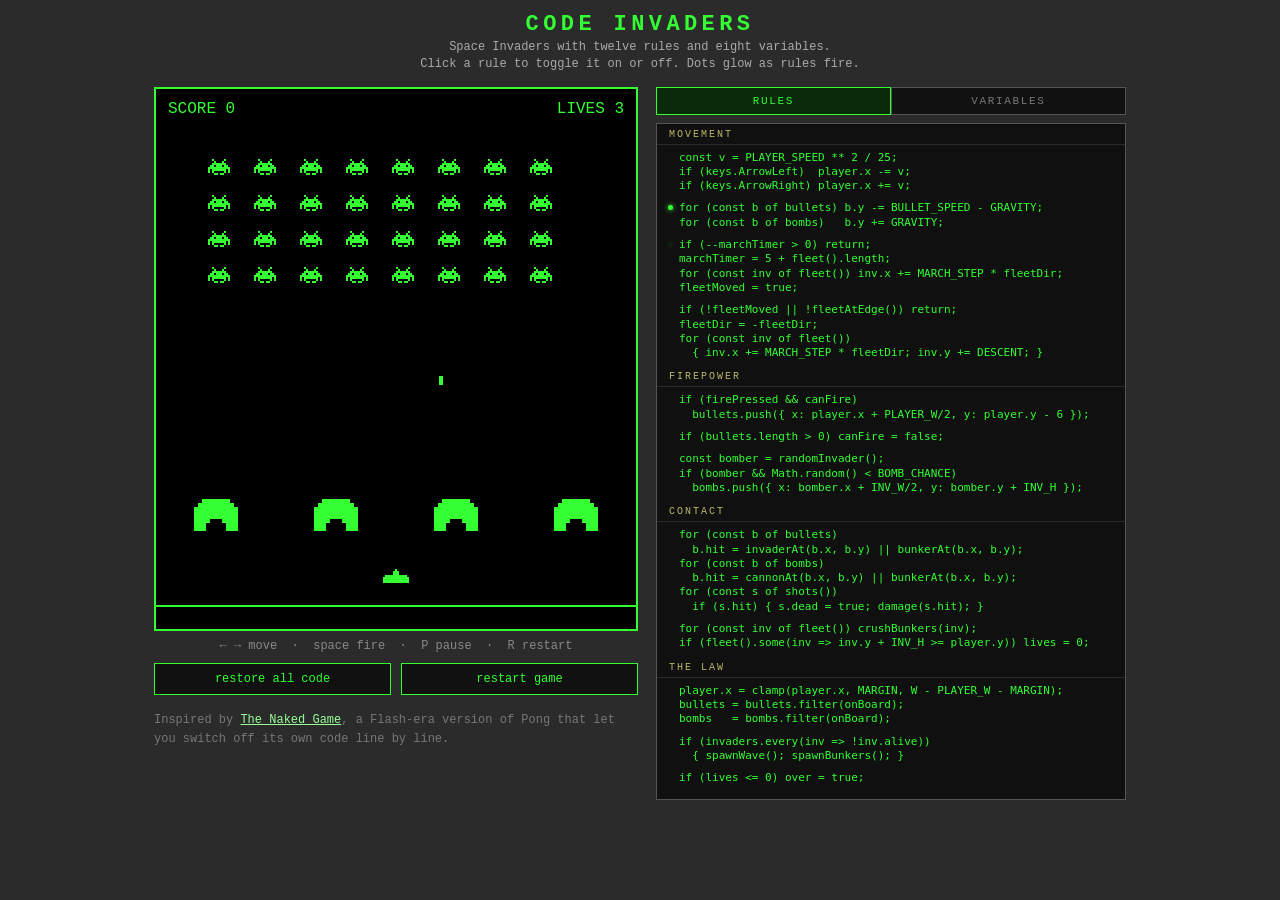
==== code-invaders/index.html @ 11654bd2 "rename directory" ====
<!DOCTYPE html>
<html lang="en">
<head>
<meta charset="utf-8">
<meta name="viewport" content="width=device-width, initial-scale=1">
<title>Code Invaders</title>
<style>
  :root {
    --green: #33ff33;
    --dim: #1d7a1d;
    --bg: #2b2b2b;
  }
  body {
    background: var(--bg);
    color: #ddd;
    font-family: "Courier New", Courier, monospace;
    margin: 0;
    padding: 12px 16px 32px;
  }
  h1 {
    color: var(--green);
    text-align: center;
    letter-spacing: 0.2em;
    font-size: 22px;
    margin: 0 0 2px;
    text-transform: uppercase;
  }
  p.tagline {
    text-align: center;
    color: #aaa;
    max-width: 720px;
    margin: 0 auto 14px;
    font-size: 12px;
    line-height: 1.4;
  }
  .wrap {
    display: flex;
    gap: 18px;
    justify-content: center;
    align-items: flex-start;
    flex-wrap: wrap;
  }
  canvas#game {
    background: #000;
    border: 2px solid var(--green);
    image-rendering: pixelated;
    display: block;
    cursor: crosshair;
  }
  #codepanel {
    width: 470px;
    max-height: calc(100vh - 140px);
    overflow-y: auto;
    background: #101010;
    border: 1px solid #555;
    padding: 0 12px 8px;
    box-sizing: border-box;
    font-size: 11px;
    line-height: 1.3;
  }
  #codepanel h2 {
    color: #999;
    font-size: 10px;
    font-weight: normal;
    letter-spacing: 0.15em;
    text-transform: uppercase;
    border-bottom: 1px solid #333;
    margin: 0 0 6px;
    padding: 7px 0 3px;
  }
  .group h3 {
    position: sticky;
    top: 0;
    z-index: 2;
    background: #101010;
    color: #b9b96a;
    font-size: 10px;
    font-weight: normal;
    letter-spacing: 0.2em;
    text-transform: uppercase;
    margin: 0 -12px 4px;
    padding: 4px 12px 3px;
    border-bottom: 1px solid #2a2a2a;
  }
  pre {
    margin: 0;
    white-space: pre;
    overflow-x: auto;
  }
  #consts { padding: 6px 4px 2px; }
  .tunable { margin-bottom: 20px; }
  .tunable pre {
    color: #7ec8e3;
    font-size: 13px;
    margin-bottom: 6px;
    cursor: pointer;
    user-select: none;
  }
  .tunable pre:hover { background: #16323e; }
  .tunable .val { color: #fff; }
  .tunable input[type=range] {
    -webkit-appearance: none;
    appearance: none;
    display: block;
    width: 100%;
    height: 4px;
    background: #333;
    outline: none;
    margin: 8px 0 3px;
  }
  .tunable input[type=range]::-webkit-slider-thumb {
    -webkit-appearance: none;
    appearance: none;
    width: 10px;
    height: 16px;
    background: var(--green);
    cursor: pointer;
  }
  .tunable input[type=range]::-moz-range-thumb {
    width: 10px;
    height: 16px;
    background: var(--green);
    border: none;
    border-radius: 0;
    cursor: pointer;
  }
  .tunable .range-labels {
    display: flex;
    justify-content: space-between;
    color: #555;
    font-size: 10px;
  }
  .rule {
    position: relative;
    margin-bottom: 4px;
    cursor: pointer;
    user-select: none;
    padding: 2px 4px 2px 14px;
    margin-left: -4px;
    margin-right: -4px;
  }
  .rule:hover { background: #1c1c1c; }
  .rule .led {
    position: absolute;
    left: 3px;
    top: 6px;
    width: 5px;
    height: 5px;
    border-radius: 50%;
    background: var(--green);
    box-shadow: 0 0 5px var(--green);
    opacity: 0;
  }
  .rule pre {
    color: var(--green);
    transition: opacity 0.15s;
  }
  .rule.off pre {
    opacity: 0.3;
    text-decoration: line-through;
    text-decoration-color: #f55;
  }
  @keyframes rulepulse {
    0%, 100% { background: #1c1c1c; }
    50%      { background: #2e4d2e; }
  }
  .rule.pulse { animation: rulepulse 0.4s 4; }
  #overlay {
    position: fixed;
    inset: 0;
    background: none;
    border: none;
    pointer-events: none;
    z-index: 10;
  }
  .controls {
    width: 484px;
    box-sizing: border-box;
    margin-top: 10px;
    display: flex;
    gap: 10px;
  }
  .controls button {
    flex: 1;
    background: #111;
    color: var(--green);
    border: 1px solid var(--green);
    font-family: inherit;
    font-size: 12px;
    padding: 8px 0;
    cursor: pointer;
  }
  .controls button:hover { background: #0a2a0a; }
  #modeToggle {
    display: flex;
    width: 470px;
    box-sizing: border-box;
    margin-bottom: 8px;
  }
  #modeToggle button {
    flex: 1;
    background: #111;
    color: #777;
    border: 1px solid #555;
    font-family: inherit;
    font-size: 11px;
    letter-spacing: 0.15em;
    text-transform: uppercase;
    padding: 7px 0;
    cursor: pointer;
  }
  #modeToggle button.active {
    color: var(--green);
    border-color: var(--green);
    background: #0a2a0a;
  }
  .gamecol .keys {
    color: #888;
    font-size: 12px;
    text-align: center;
    margin-top: 8px;
  }
  footer {
    width: 484px;
    box-sizing: border-box;
    text-align: left;
    color: #777;
    font-size: 12px;
    margin-top: 16px;
    line-height: 1.6;
  }
  footer a { color: #9f9; }
</style>
</head>
<body>

<h1>Code Invaders</h1>
<p class="tagline">
  Space Invaders with twelve rules and eight variables.<br>
  <span id="modeHint"></span>
</p>

<canvas id="overlay"></canvas>

<div class="wrap">
  <div class="gamecol">
    <canvas id="game" width="480" height="540"></canvas>
    <div class="keys">&larr; &rarr; move &nbsp;&middot;&nbsp; space fire &nbsp;&middot;&nbsp; P pause &nbsp;&middot;&nbsp; R restart</div>
    <div class="controls">
      <button id="restoreBtn">restore all code</button>
      <button id="restartBtn">restart game</button>
    </div>
    <footer>
      Inspired by <a href="https://web.archive.org/web/20080420084021/http://www.retrodev.co.uk/MiscGames/NakedGame/TheNakedGame.html">The Naked Game</a>, a Flash-era version of Pong that let you switch off its own code line by line.
    </footer>
  </div>
  <div class="panelcol">
    <div id="modeToggle">
      <button data-mode="rules">rules</button>
      <button data-mode="vars">variables</button>
    </div>
    <div id="codepanel">
      <!-- <h2>the code, running live</h2> -->
      <div class="group" id="physicsGroup">
        <h3>physics</h3>
        <div id="consts"></div>
      </div>
      <div id="rules"></div>
    </div>
  </div>
</div>

<script>
"use strict";

// ---- constants --------------------------------------------------------
const W = 480, H = 540;
const PLAYER_W = 26, PLAYER_H = 14;

// the physics: shown in the panel, changed live by dragging a value
let PLAYER_SPEED = 10;
let BULLET_SPEED = 11;
let GRAVITY      = 3;
let BOMB_CHANCE  = 0.02;
let MARCH_STEP   = 8;
let DESCENT      = 18;
let POINTS       = 10;
let LIVES        = 3;
const ROWS = 4, COLS = 8;
const INV_W = 22, INV_H = 16;
const MARGIN = 8;
const BUNKER_CELL = 4;
const BUNKER_Y = H - 130;

// ---- game state -------------------------------------------------------
// Bullets and bombs both store their leading tip as (x, y):
// a bullet's nose points up, a bomb's tip points down.
let player, bullets, bombs, invaders, bunkers, fleetDir;
let marchTimer;
let score, lives, over, paused, hitFlash;
let canFire, fleetMoved, firePressed;
const keys = {};

function spawnWave() {
  invaders = [];
  for (let r = 0; r < ROWS; r++)
    for (let c = 0; c < COLS; c++)
      invaders.push({ x: 44 + c * 46, y: 70 + r * 36, alive: true });
  fleetDir = 1;
  marchTimer = 5 + invaders.length;
}

const BUNKER_SHAPE = [
  "..XXXXXXX..",
  ".XXXXXXXXX.",
  "XXXXXXXXXXX",
  "XXXXXXXXXXX",
  "XXXXXXXXXXX",
  "XXXX...XXXX",
  "XXX.....XXX",
  "XXX.....XXX",
];

function spawnBunkers() {
  bunkers = [];
  for (let i = 0; i < 4; i++)
    bunkers.push({
      x: 38 + i * 120,
      y: BUNKER_Y,
      cells: BUNKER_SHAPE.map(row => [...row].map(ch => ch === "X")),
    });
}

function reset() {
  player = { x: W / 2 - PLAYER_W / 2, y: H - 60 };
  bullets = [];
  bombs = [];
  score = 0;
  lives = LIVES;
  over = false;
  paused = false;
  hitFlash = 0;
  firePressed = false;
  spawnWave();
  spawnBunkers();
}

// ---- helpers: the hidden machinery the rules lean on --------------------
// These are always on; the panel shows only the rules below.

function clamp(v, lo, hi) {
  return Math.max(lo, Math.min(hi, v));
}

// the invaders still alive
function fleet() {
  return invaders.filter(inv => inv.alive);
}

// every projectile in flight
function shots() {
  return [...bullets, ...bombs];
}

function fleetAtEdge() {
  return fleet().some(inv => inv.x < MARGIN ||
                             inv.x + INV_W > W - MARGIN);
}

// the alive invader at pixel (x, y), or null
function invaderAt(x, y) {
  return invaders.find(inv => inv.alive &&
           x > inv.x && x < inv.x + INV_W &&
           y > inv.y && y < inv.y + INV_H) || null;
}

// the player's cannon, if it covers pixel (x, y)
function cannonAt(x, y) {
  return x > player.x && x < player.x + PLAYER_W &&
         y > player.y && y < player.y + PLAYER_H ? player : null;
}

// the solid bunker cell at pixel (x, y), or null
function bunkerAt(x, y) {
  for (const bunker of bunkers) {
    const c = Math.floor((x - bunker.x) / BUNKER_CELL);
    const r = Math.floor((y - bunker.y) / BUNKER_CELL);
    if (r >= 0 && c >= 0 && bunker.cells[r] && bunker.cells[r][c])
      return { bunker, r, c };
  }
  return null;
}

function randomInvader() {
  const f = fleet();
  return f[Math.floor(Math.random() * f.length)] || null;
}

// a shot still near the board (with a little slack) stays alive
function onBoard(b) {
  return b.y > -12 && b.y < H + 12;
}

// what an impact does: invaders die for points, the cannon
// loses a life, bunkers crumble
function damage(hit) {
  if (hit.alive) { hit.alive = false; score += POINTS; }
  else if (hit === player) { lives -= 1; hitFlash = 40; }
  else if (hit.bunker) blast(hit);
}

// blast a 3x3 chunk of bunker cells around a hit cell
function blast({ bunker, r, c }) {
  for (let dr = -1; dr <= 1; dr++)
    for (let dc = -1; dc <= 1; dc++)
      if (r + dr >= 0 && c + dc >= 0 && bunker.cells[r + dr])
        bunker.cells[r + dr][c + dc] = false;
}

// clear every bunker cell an invader overlaps
function crushBunkers(inv) {
  if (inv.y + INV_H < BUNKER_Y) return;
  for (const bunker of bunkers)
    for (let r = 0; r < bunker.cells.length; r++)
      for (let c = 0; c < bunker.cells[r].length; c++) {
        const cx = bunker.x + c * BUNKER_CELL;
        const cy = bunker.y + r * BUNKER_CELL;
        if (cx < inv.x + INV_W && cx + BUNKER_CELL > inv.x &&
            cy < inv.y + INV_H && cy + BUNKER_CELL > inv.y)
          bunker.cells[r][c] = false;
      }
}

// sweep out shots that collided this frame
function cull() {
  bullets = bullets.filter(b => !b.dead);
  bombs = bombs.filter(b => !b.dead);
}

// cheap fingerprint of everything a rule might change; run() compares
// it before and after each rule to light that rule's activity dot
function stateHash() {
  let h = player.x * 1.7 + score * 3 + lives * 5 + fleetDir * 7
        + (canFire ? 11 : 0) + (over ? 13 : 0);
  for (const s of shots())
    h += s.x + s.y * 1.3 + (s.hit ? 3 : 0) + (s.dead ? 5 : 0);
  for (const inv of invaders)
    if (inv.alive) h += inv.x * 1.1 + inv.y + 9;
  for (const bunker of bunkers)
    for (const row of bunker.cells)
      for (const cell of row) if (cell) h += 0.37;
  return h;
}

// ---- the rules --------------------------------------------------------
// Each function body below is displayed in the side panel *verbatim*
// (via Function.prototype.toString) and only runs while it hasn't been
// clicked off. Keep every line under ~64 characters so the panel
// never scrolls sideways.

function movePlayer() {
  const v = PLAYER_SPEED ** 2 / 25;
  if (keys.ArrowLeft)  player.x -= v;
  if (keys.ArrowRight) player.x += v;
}

function moveShots() {
  for (const b of bullets) b.y -= BULLET_SPEED - GRAVITY;
  for (const b of bombs)   b.y += GRAVITY;
}

function marchFleet() {
  if (--marchTimer > 0) return;
  marchTimer = 5 + fleet().length;
  for (const inv of fleet()) inv.x += MARCH_STEP * fleetDir;
  fleetMoved = true;
}

function fleetTurnsAtEdge() {
  if (!fleetMoved || !fleetAtEdge()) return;
  fleetDir = -fleetDir;
  for (const inv of fleet())
    { inv.x += MARCH_STEP * fleetDir; inv.y += DESCENT; }
}

function fireCannon() {
  if (firePressed && canFire)
    bullets.push({ x: player.x + PLAYER_W/2, y: player.y - 6 });
}

function oneShellAtATime() {
  if (bullets.length > 0) canFire = false;
}

function invadersBomb() {
  const bomber = randomInvader();
  if (bomber && Math.random() < BOMB_CHANCE)
    bombs.push({ x: bomber.x + INV_W/2, y: bomber.y + INV_H });
}

function shotsDoDamage() {
  for (const b of bullets)
    b.hit = invaderAt(b.x, b.y) || bunkerAt(b.x, b.y);
  for (const b of bombs)
    b.hit = cannonAt(b.x, b.y) || bunkerAt(b.x, b.y);
  for (const s of shots())
    if (s.hit) { s.dead = true; damage(s.hit); }
}

function fleetDestroys() {
  for (const inv of fleet()) crushBunkers(inv);
  if (fleet().some(inv => inv.y + INV_H >= player.y)) lives = 0;
}

function boardHasEdges() {
  player.x = clamp(player.x, MARGIN, W - PLAYER_W - MARGIN);
  bullets = bullets.filter(onBoard);
  bombs   = bombs.filter(onBoard);
}

function nextWave() {
  if (invaders.every(inv => !inv.alive))
    { spawnWave(); spawnBunkers(); }
}

function checkGameOver() {
  if (lives <= 0) over = true;
}

// ---- rule registry: grouped by mechanic for the panel -------------------
const GROUPS = [
  { title: "movement", rules: [
    { fn: movePlayer,       targets: ["player"] },
    { fn: moveShots,        targets: ["bullets", "bombs"] },
    { fn: marchFleet,       targets: ["invaders"] },
    { fn: fleetTurnsAtEdge, targets: ["invaders"] },
  ]},
  { title: "firepower", rules: [
    { fn: fireCannon,       targets: ["player", "bullets"] },
    { fn: oneShellAtATime,  targets: ["player", "bullets"] },
    { fn: invadersBomb,     targets: ["invaders", "bombs"] },
  ]},
  { title: "contact", rules: [
    { fn: shotsDoDamage,    targets: ["bullets", "bombs", "invaders",
                                      "player", "bunkers",
                                      "score", "lives"] },
    { fn: fleetDestroys,    targets: ["invaders", "bunkers",
                                      "player", "lives"] },
  ]},
  { title: "the law", rules: [
    { fn: boardHasEdges,    targets: ["player", "bullets", "bombs"] },
    { fn: nextWave,         targets: ["invaders", "bunkers"] },
    { fn: checkGameOver,    targets: ["lives"] },
  ]},
];

const RULES = GROUPS.flatMap(g => g.rules);
for (const r of RULES) { r.id = r.fn.name; r.on = true; r.heat = 0; }
const RULE = Object.fromEntries(RULES.map(r => [r.id, r]));

function run(id) {
  const r = RULE[id];
  if (!r.on) return;
  const before = stateHash();
  r.fn();
  if (stateHash() !== before) r.heat = 1;
}

// ---- the meta-rule ----------------------------------------------------
// The one law of this universe that is not shown in the panel and cannot
// be switched off: nothing escapes into the void. The cannon and the
// fleet wrap around the edges of the web page, and a fleet that sinks
// below the page returns descending from the top.

// the web page's edges, in game coordinates
function pageEdges() {
  const rect = gameCanvas.getBoundingClientRect();
  const left = -(rect.left + gameCanvas.clientLeft);
  const top = -(rect.top + gameCanvas.clientTop);
  return { left, top,
           right: left + window.innerWidth,
           bottom: top + window.innerHeight };
}

function wrapAroundPage(o, w, edges) {
  if (o.x > edges.right) o.x = edges.left - w;
  else if (o.x + w < edges.left) o.x = edges.right;
}

function metaRule() {
  const edges = pageEdges();
  wrapAroundPage(player, PLAYER_W, edges);
  for (const inv of fleet()) {
    wrapAroundPage(inv, INV_W, edges);
    if (inv.y > edges.bottom) inv.y = edges.top - INV_H;
  }

  // shots that leave the page entirely, in either direction (the
  // physics can be scrubbed negative), are quietly retired
  const gone = s => s.y < edges.top - 48 || s.y > edges.bottom + 48;
  bullets = bullets.filter(b => !gone(b));
  bombs = bombs.filter(b => !gone(b));
}

// ---- main loop --------------------------------------------------------
function update() {
  if (over || paused) return;
  canFire = true;
  fleetMoved = false;
  for (const s of shots()) s.hit = null;

  run("movePlayer");
  run("oneShellAtATime");
  run("fireCannon");
  firePressed = false;
  run("moveShots");
  run("marchFleet");
  run("fleetTurnsAtEdge");
  run("invadersBomb");
  run("shotsDoDamage");
  cull();
  run("fleetDestroys");
  run("boardHasEdges");
  run("nextWave");
  run("checkGameOver");
  metaRule();

  if (hitFlash > 0) hitFlash--;
}

// ---- highlight linkage: rules <-> board --------------------------------
let hilite = null;        // Set of entity kinds to spotlight on the board
let hiliteTimeout = null;
let tick = 0;

function setHilite(kinds, ms) {
  clearTimeout(hiliteTimeout);
  hilite = new Set(kinds);
  if (ms) hiliteTimeout = setTimeout(() => { hilite = null; }, ms);
}
function clearHilite() {
  clearTimeout(hiliteTimeout);
  hilite = null;
}

// color for a kind of thing: pulses white while its rules are hovered
function ink(kind) {
  if (hilite && hilite.has(kind))
    return tick % 14 < 7 ? "#ffffff" : "#99ff99";
  return "#33ff33";
}

// ---- rendering --------------------------------------------------------
const gameCanvas = document.getElementById("game");
const ctx = gameCanvas.getContext("2d");

// A second, invisible canvas covers the whole page. Anything that leaves
// the game board is drawn here too, so switched-off boundaries don't make
// things vanish -- they escape, and crawl over the rest of the page.
const overlay = document.getElementById("overlay");
const octx = overlay.getContext("2d");
function sizeOverlay() {
  overlay.width = window.innerWidth;
  overlay.height = window.innerHeight;
}
window.addEventListener("resize", sizeOverlay);
sizeOverlay();

const INVADER_SPRITE = [
  "..X.....X..",
  "...X...X...",
  "..XXXXXXX..",
  ".XX.XXX.XX.",
  "XXXXXXXXXXX",
  "X.XXXXXXX.X",
  "X.X.....X.X",
  "...XX.XX...",
];
const PLAYER_SPRITE = [
  "......X......",
  ".....XXX.....",
  ".....XXX.....",
  ".XXXXXXXXXXX.",
  "XXXXXXXXXXXXX",
  "XXXXXXXXXXXXX",
  "XXXXXXXXXXXXX",
];

function drawSprite(g, sprite, x, y, scale) {
  for (let r = 0; r < sprite.length; r++)
    for (let c = 0; c < sprite[r].length; c++)
      if (sprite[r][c] === "X")
        g.fillRect(x + c * scale, y + r * scale, scale, scale);
}

function draw() {
  ctx.fillStyle = "#000";
  ctx.fillRect(0, 0, W, H);

  // baseline
  ctx.fillStyle = "#33ff33";
  ctx.fillRect(0, H - 24, W, 2);

  // bunkers
  ctx.fillStyle = ink("bunkers");
  for (const bunker of bunkers)
    for (let r = 0; r < bunker.cells.length; r++)
      for (let c = 0; c < bunker.cells[r].length; c++)
        if (bunker.cells[r][c])
          ctx.fillRect(bunker.x + c * BUNKER_CELL,
                       bunker.y + r * BUNKER_CELL,
                       BUNKER_CELL, BUNKER_CELL);

  // invaders
  ctx.fillStyle = ink("invaders");
  for (const inv of invaders)
    if (inv.alive) drawSprite(ctx, INVADER_SPRITE, inv.x, inv.y, 2);

  // player (blinks while recently hit)
  ctx.fillStyle = ink("player");
  if (hitFlash === 0 || Math.floor(hitFlash / 4) % 2 === 0)
    drawSprite(ctx, PLAYER_SPRITE, player.x, player.y, 2);

  // bullets & bombs (drawn from their leading tip)
  ctx.fillStyle = ink("bullets");
  for (const shot of bullets) ctx.fillRect(shot.x - 1, shot.y, 2, 8);
  ctx.fillStyle = ink("bombs");
  for (const bomb of bombs) ctx.fillRect(bomb.x - 2, bomb.y - 9, 4, 9);

  // HUD
  ctx.font = '16px "Courier New", monospace';
  ctx.textAlign = "left";
  ctx.fillStyle = ink("score");
  ctx.fillText("SCORE " + score, 12, 24);
  ctx.textAlign = "right";
  ctx.fillStyle = ink("lives");
  ctx.fillText("LIVES " + lives, W - 12, 24);

  if (over) {
    ctx.fillStyle = "#33ff33";
    ctx.textAlign = "center";
    ctx.font = '28px "Courier New", monospace';
    ctx.fillText("GAME OVER", W / 2, H / 2 - 10);
    ctx.font = '14px "Courier New", monospace';
    ctx.fillText("press R to restart", W / 2, H / 2 + 18);
  } else if (paused) {
    ctx.fillStyle = "#33ff33";
    ctx.textAlign = "center";
    ctx.font = '28px "Courier New", monospace';
    ctx.fillText("PAUSED", W / 2, H / 2 - 10);
    ctx.font = '14px "Courier New", monospace';
    ctx.fillText("press P to resume", W / 2, H / 2 + 18);
  }
}

// true if a w-by-h object at (x, y) pokes outside the game board
function escaped(x, y, w, h) {
  return x < 0 || x + w > W || y < 0 || y + h > H;
}

function drawEscaped() {
  octx.clearRect(0, 0, overlay.width, overlay.height);
  const rect = gameCanvas.getBoundingClientRect();
  const bx = rect.left + gameCanvas.clientLeft;
  const by = rect.top + gameCanvas.clientTop;

  octx.fillStyle = ink("invaders");
  for (const inv of invaders)
    if (inv.alive && escaped(inv.x, inv.y, INV_W, INV_H))
      drawSprite(octx, INVADER_SPRITE, bx + inv.x, by + inv.y, 2);

  octx.fillStyle = ink("player");
  if ((hitFlash === 0 || Math.floor(hitFlash / 4) % 2 === 0) &&
      escaped(player.x, player.y, PLAYER_W, PLAYER_H))
    drawSprite(octx, PLAYER_SPRITE, bx + player.x, by + player.y, 2);

  octx.fillStyle = ink("bullets");
  for (const shot of bullets)
    if (escaped(shot.x - 1, shot.y, 2, 8))
      octx.fillRect(bx + shot.x - 1, by + shot.y, 2, 8);

  octx.fillStyle = ink("bombs");
  for (const bomb of bombs)
    if (escaped(bomb.x - 2, bomb.y - 9, 4, 9))
      octx.fillRect(bx + bomb.x - 2, by + bomb.y - 9, 4, 9);
}

function frame() {
  tick++;
  update();
  draw();
  drawEscaped();
  for (const r of RULES) {
    r.led.style.opacity = r.heat;
    r.heat = r.heat > 0.05 ? r.heat * 0.88 : 0;
  }
  requestAnimationFrame(frame);
}

// ---- input ------------------------------------------------------------
window.addEventListener("keydown", (e) => {
  if (["ArrowLeft", "ArrowRight", " "].includes(e.key)) e.preventDefault();
  keys[e.key] = true;
  if (e.key === " " && !e.repeat) firePressed = true;
  if (e.key === "r" || e.key === "R") reset();
  if ((e.key === "p" || e.key === "P") && !e.repeat) paused = !paused;
});
window.addEventListener("keyup", (e) => { keys[e.key] = false; });

// ---- board as index: click a thing to find its laws ---------------------
function boardKindAt(x, y) {
  for (const inv of invaders)
    if (inv.alive &&
        x >= inv.x && x <= inv.x + INV_W &&
        y >= inv.y && y <= inv.y + INV_H) return "invaders";
  if (bunkerAt(x, y)) return "bunkers";
  if (x >= player.x - 4 && x <= player.x + PLAYER_W + 4 &&
      y >= player.y - 4 && y <= player.y + PLAYER_H + 4) return "player";
  for (const shot of bullets)
    if (Math.abs(x - shot.x) < 8 && Math.abs(y - (shot.y + 4)) < 12)
      return "bullets";
  for (const bomb of bombs)
    if (Math.abs(x - bomb.x) < 8 && Math.abs(y - (bomb.y - 4)) < 12)
      return "bombs";
  if (y < 34) return x < W / 2 ? "score" : "lives";
  return null;
}

function flashRule(r) {
  r.div.classList.remove("pulse");
  void r.div.offsetWidth; // restart the animation
  r.div.classList.add("pulse");
  setTimeout(() => r.div.classList.remove("pulse"), 1700);
}

// scroll only the code panel, never the page
function scrollPanelTo(r) {
  const panel = document.getElementById("codepanel");
  const top = r.div.getBoundingClientRect().top
            - panel.getBoundingClientRect().top
            + panel.scrollTop;
  panel.scrollTo({
    top: top - panel.clientHeight / 2 + r.div.clientHeight / 2,
    behavior: "smooth",
  });
}

gameCanvas.addEventListener("click", (e) => {
  if (mode !== "rules") return; // no rules to point at on tails
  const rect = gameCanvas.getBoundingClientRect();
  const x = e.clientX - rect.left - gameCanvas.clientLeft;
  const y = e.clientY - rect.top - gameCanvas.clientTop;
  const kind = boardKindAt(x, y);
  if (!kind) return;
  const related = RULES.filter(r => r.targets.includes(kind));
  if (related.length === 0) return;
  scrollPanelTo(related[0]);
  for (const r of related) flashRule(r);
  setHilite([kind], 1700);
});

// ---- build the code panel ----------------------------------------------
// the physics values: drag one left/right to scrub it
const TUNABLES = [
  { name: "PLAYER_SPEED", step: 1,    min: 0,   max: 30,
    get: () => PLAYER_SPEED, set: v => PLAYER_SPEED = v },
  { name: "BULLET_SPEED", step: 1,    min: -20, max: 20,
    get: () => BULLET_SPEED, set: v => BULLET_SPEED = v },
  { name: "GRAVITY",      step: 1,    min: -10, max: 10,
    get: () => GRAVITY,      set: v => GRAVITY = v },
  { name: "BOMB_CHANCE",  step: 0.01, min: 0,   max: 0.5,
    get: () => BOMB_CHANCE,  set: v => BOMB_CHANCE = v },
  { name: "MARCH_STEP",   step: 1,    min: -20, max: 20,
    get: () => MARCH_STEP,   set: v => MARCH_STEP = v },
  { name: "DESCENT",      step: 1,    min: -40, max: 40,
    get: () => DESCENT,      set: v => DESCENT = v },
  { name: "POINTS",       step: 5,    min: -50, max: 100,
    get: () => POINTS,       set: v => POINTS = v },
  { name: "LIVES",        step: 1,    min: 0,   max: 9,
    get: () => LIVES,        set: v => { LIVES = v; lives = v; } },
];

function fmtVal(t) {
  return t.step < 1 ? t.get().toFixed(2) : String(t.get());
}

const constsDiv = document.getElementById("consts");
for (const t of TUNABLES) {
  t.default = t.get();
  const block = document.createElement("div");
  block.className = "tunable";

  const line = document.createElement("pre");
  line.title = "double-click to reset " + t.name;
  line.append("let " + t.name + " = ");
  const val = document.createElement("span");
  val.className = "val";
  val.textContent = fmtVal(t);
  line.append(val, ";");
  block.appendChild(line);
  t.el = val;

  const slider = document.createElement("input");
  slider.type = "range";
  slider.min = t.min;
  slider.max = t.max;
  slider.step = t.step;
  slider.value = t.get();
  block.appendChild(slider);
  t.slider = slider;

  const labels = document.createElement("div");
  labels.className = "range-labels";
  const lo = document.createElement("span");
  lo.textContent = t.min;
  const hi = document.createElement("span");
  hi.textContent = t.max;
  labels.append(lo, hi);
  block.appendChild(labels);

  constsDiv.appendChild(block);

  slider.addEventListener("input", () => {
    t.set(parseFloat(slider.value));
    val.textContent = fmtVal(t);
  });

  // double-click the code line to reset just this variable
  line.addEventListener("dblclick", () => {
    t.set(t.default);
    val.textContent = fmtVal(t);
    slider.value = t.default;
  });
}

const rulesDiv = document.getElementById("rules");

// show just the statements: drop "function name() {" and "}", dedent
function ruleSource(fn) {
  return fn.toString().split("\n").slice(1, -1)
           .map(line => line.slice(2)).join("\n");
}

function syncRule(r) {
  r.div.classList.toggle("off", !r.on);
}

function toggleRule(r) {
  if (mode !== "rules") return;
  r.on = !r.on;
  syncRule(r);
}

for (const group of GROUPS) {
  const section = document.createElement("div");
  section.className = "group";

  const heading = document.createElement("h3");
  heading.textContent = group.title;
  section.appendChild(heading);

  for (const r of group.rules) {
    const div = document.createElement("div");
    div.className = "rule";
    div.title = r.fn.name + " — click to toggle this code on/off";

    const led = document.createElement("span");
    led.className = "led";
    div.appendChild(led);
    r.led = led;

    const pre = document.createElement("pre");
    pre.textContent = ruleSource(r.fn);
    div.appendChild(pre);

    div.addEventListener("click", () => toggleRule(r));
    div.addEventListener("mouseenter", () => setHilite(r.targets, 0));
    div.addEventListener("mouseleave", clearHilite);

    section.appendChild(div);
    r.div = div;
    syncRule(r);
  }
  rulesDiv.appendChild(section);
}

function restoreRules() {
  for (const r of RULES) {
    r.on = true;
    syncRule(r);
  }
}

function restorePhysics() {
  for (const t of TUNABLES) {
    t.set(t.default);
    t.el.textContent = fmtVal(t);
    t.slider.value = t.default;
  }
}

const restoreBtn = document.getElementById("restoreBtn");
restoreBtn.addEventListener("click", () => {
  restoreRules();
  restorePhysics();
});
document.getElementById("restartBtn").addEventListener("click", reset);

// ---- the meta-toggle: heads = rules, tails = variables ------------------
// One side of the coin at a time. On tails, every rule locks back on
// and only the physics is shown, live; on heads, the physics snaps
// back to default and only the rules are shown, clickable.
let mode;
const modeBtns = document.querySelectorAll("#modeToggle button");
const modeHint = document.getElementById("modeHint");
const HINTS = {
  rules: "Click a rule to toggle it on or off. Dots glow as rules fire. ",
  vars:  "Slide a value to change it. Doubleclick to reset.",
};

function setMode(m) {
  mode = m;
  if (m === "vars") restoreRules();
  else restorePhysics();
  document.getElementById("physicsGroup").style.display =
    m === "vars" ? "" : "none";
  rulesDiv.style.display = m === "vars" ? "none" : "";
  for (const btn of modeBtns)
    btn.classList.toggle("active", btn.dataset.mode === m);
  modeHint.textContent = HINTS[m];
  restoreBtn.textContent =
    m === "vars" ? "reset the physics" : "restore all code";
}

for (const btn of modeBtns)
  btn.addEventListener("click", () => setMode(btn.dataset.mode));
setMode("rules");

// ---- go ----------------------------------------------------------------
reset();
frame();
</script>
</body>
</html>
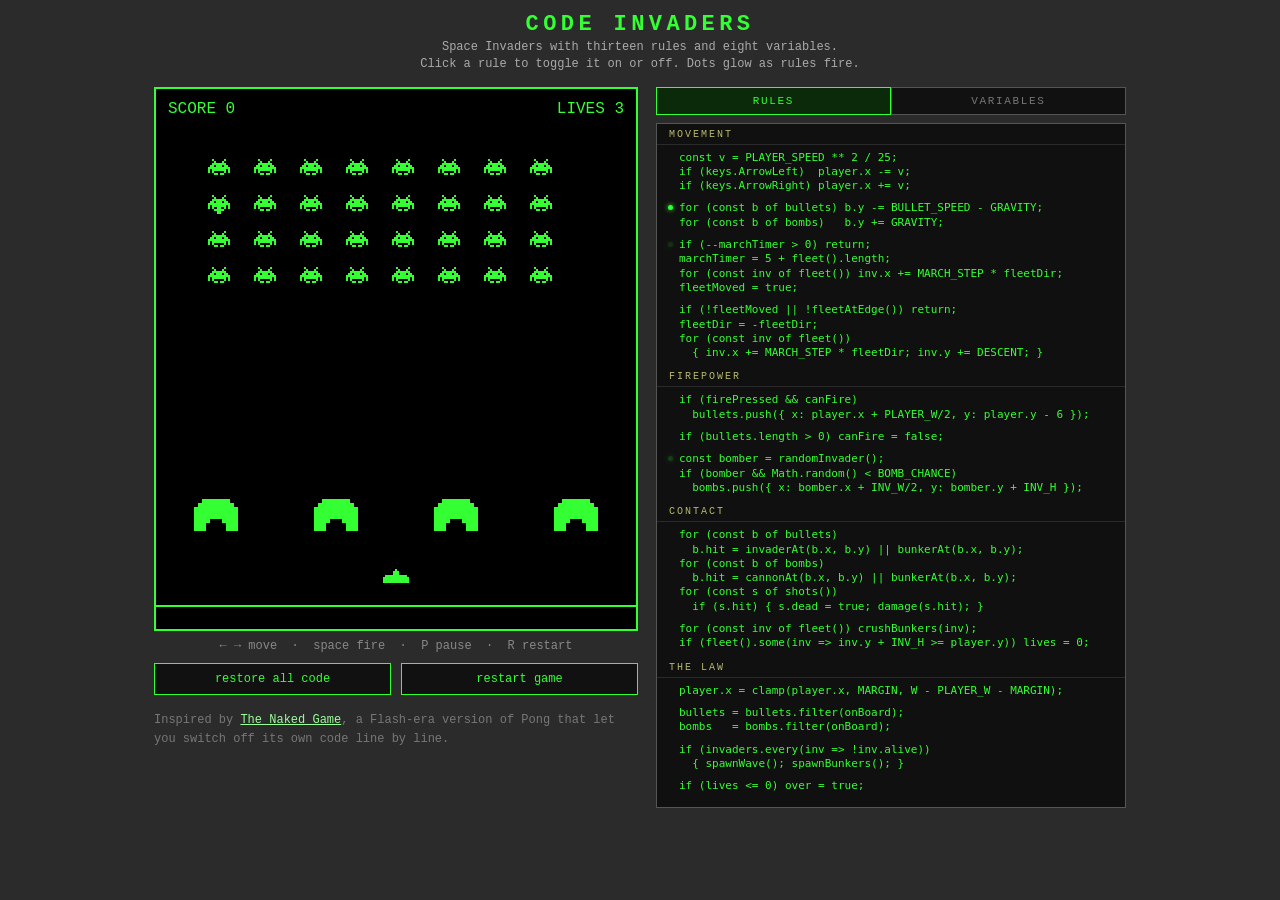
==== commit b7f72242: "new rules in code invaders" ====
--- a/code-invaders/index.html
+++ b/code-invaders/index.html
@@ -236,7 +236,7 @@
 
 <h1>Code Invaders</h1>
 <p class="tagline">
-  Space Invaders with twelve rules and eight variables.<br>
+  Space Invaders with thirteen rules and eight variables.<br>
   <span id="modeHint"></span>
 </p>
 
@@ -512,8 +512,11 @@
   if (fleet().some(inv => inv.y + INV_H >= player.y)) lives = 0;
 }
 
-function boardHasEdges() {
+function cannonStaysOnBoard() {
   player.x = clamp(player.x, MARGIN, W - PLAYER_W - MARGIN);
+}
+
+function strayShotsVanish() {
   bullets = bullets.filter(onBoard);
   bombs   = bombs.filter(onBoard);
 }
@@ -548,9 +551,10 @@
                                       "player", "lives"] },
   ]},
   { title: "the law", rules: [
-    { fn: boardHasEdges,    targets: ["player", "bullets", "bombs"] },
-    { fn: nextWave,         targets: ["invaders", "bunkers"] },
-    { fn: checkGameOver,    targets: ["lives"] },
+    { fn: cannonStaysOnBoard, targets: ["player"] },
+    { fn: strayShotsVanish,   targets: ["bullets", "bombs"] },
+    { fn: nextWave,           targets: ["invaders", "bunkers"] },
+    { fn: checkGameOver,      targets: ["lives"] },
   ]},
 ];
 
@@ -620,7 +624,8 @@
   run("shotsDoDamage");
   cull();
   run("fleetDestroys");
-  run("boardHasEdges");
+  run("cannonStaysOnBoard");
+  run("strayShotsVanish");
   run("nextWave");
   run("checkGameOver");
   metaRule();
